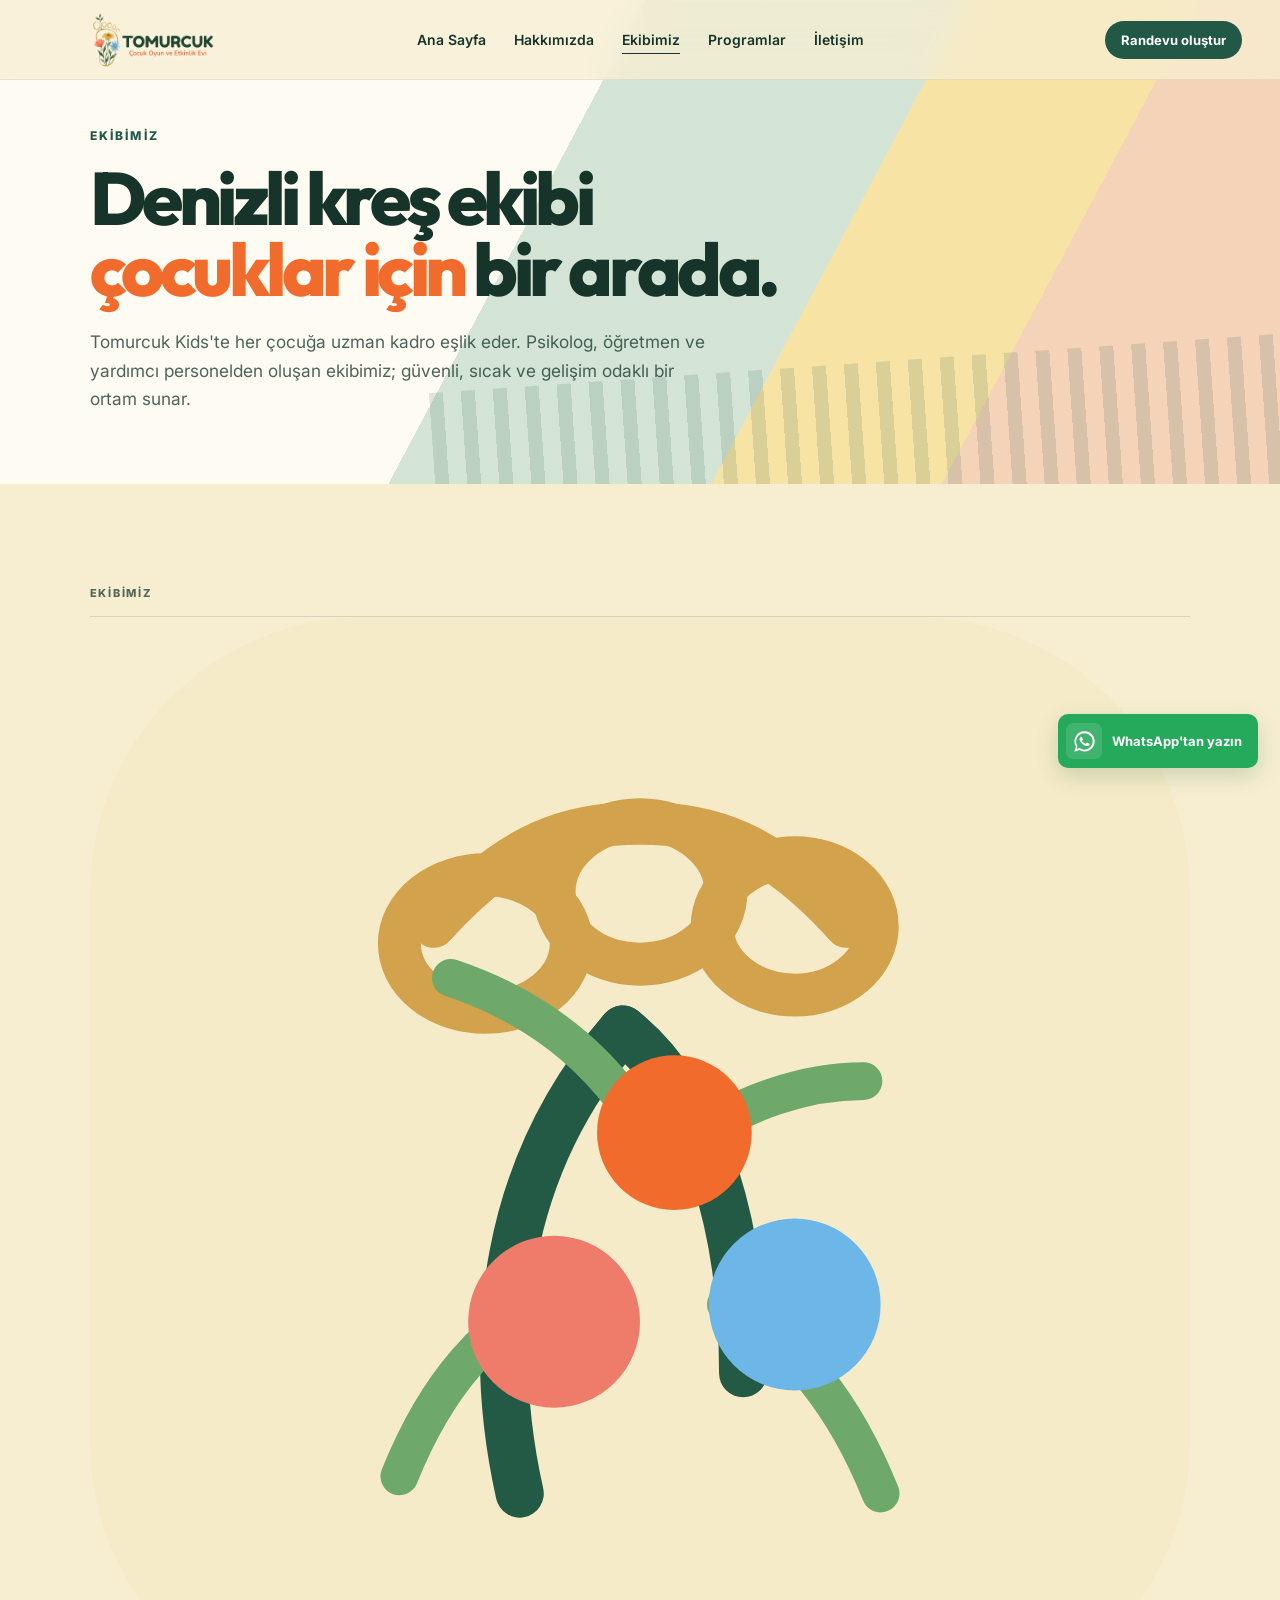
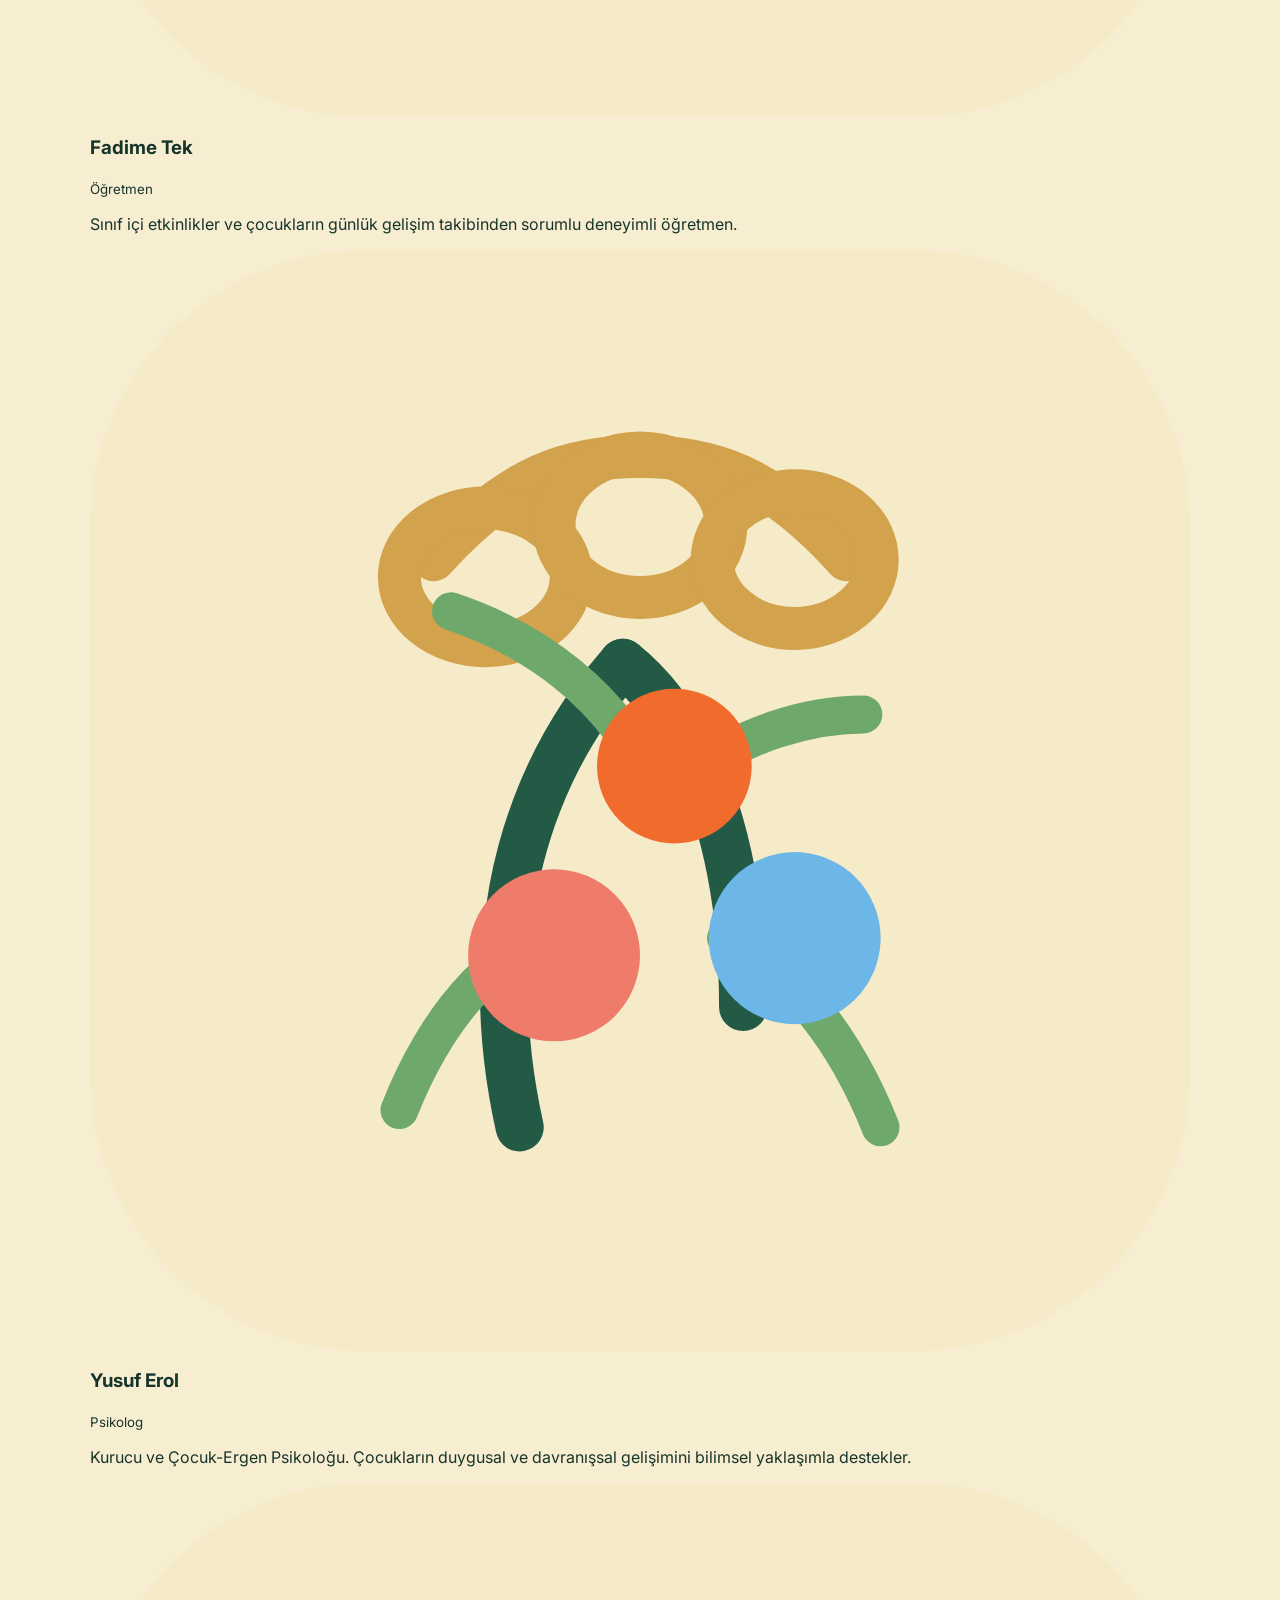
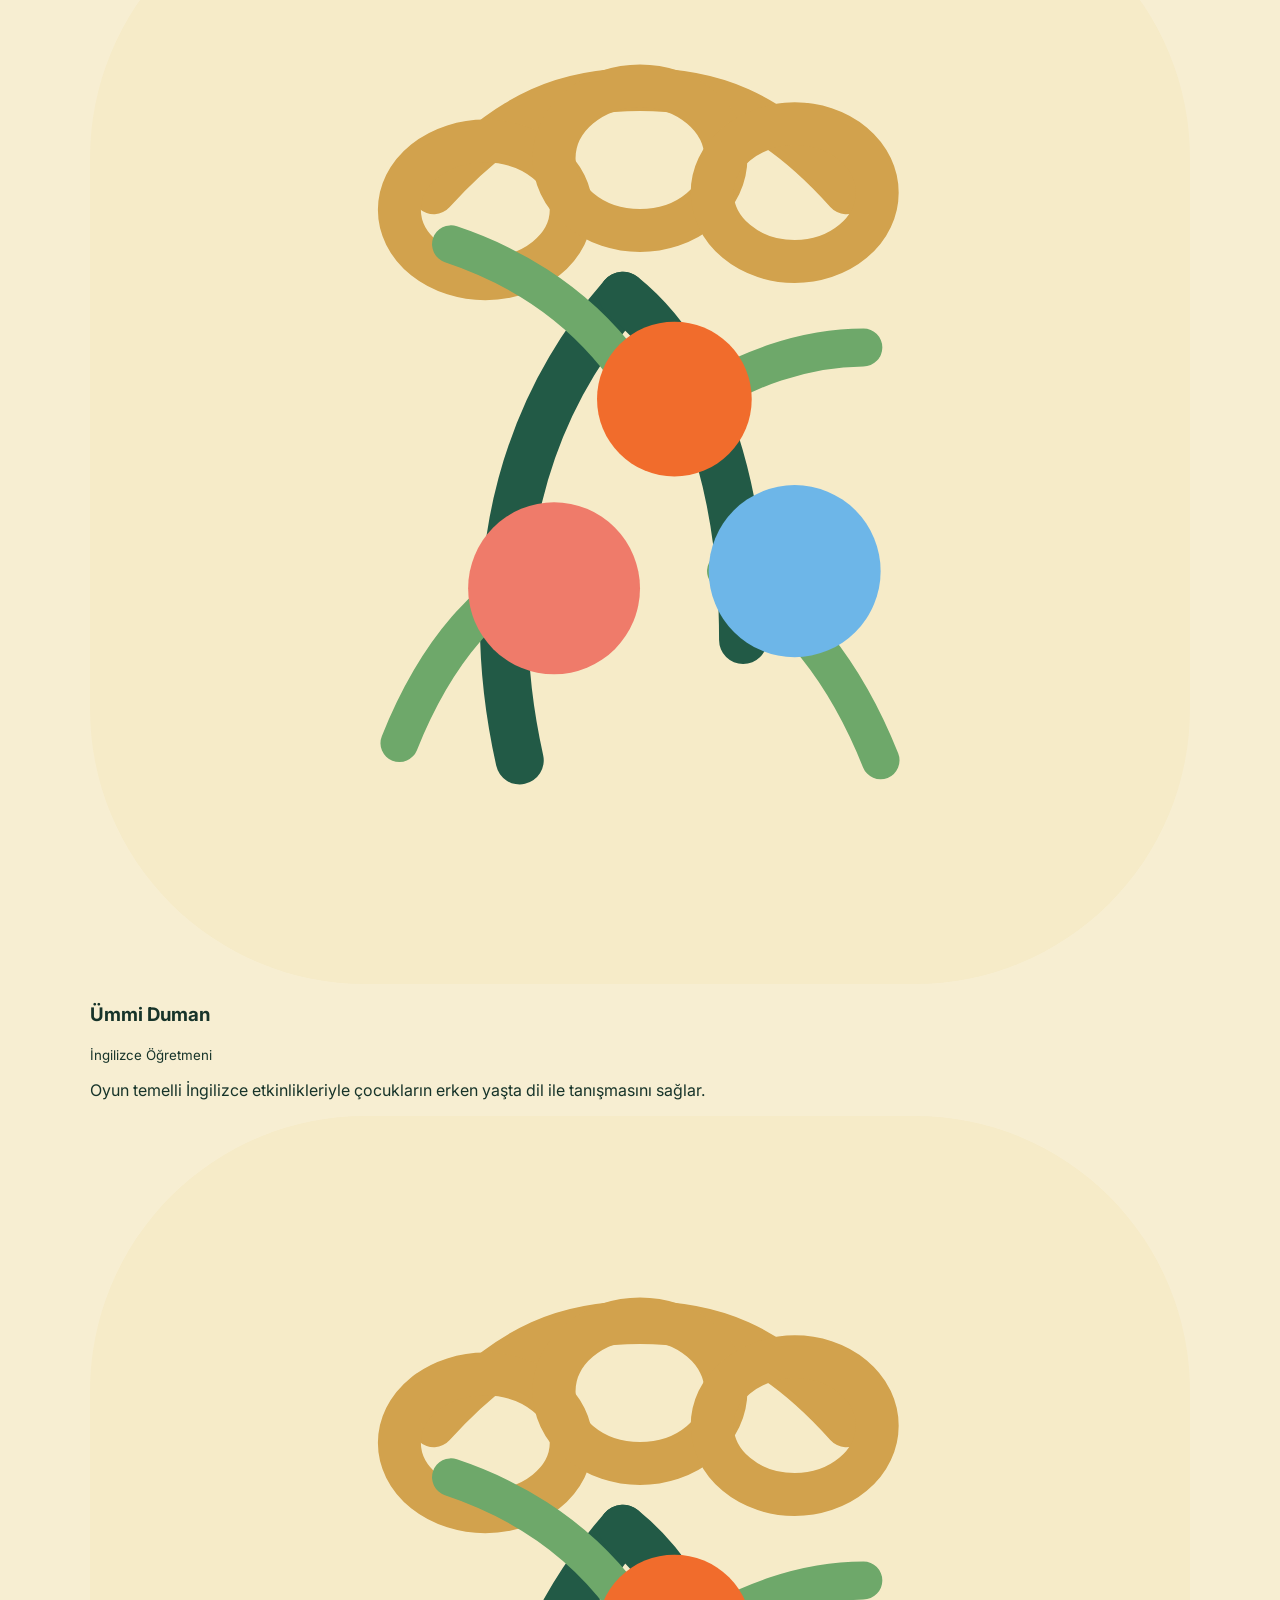
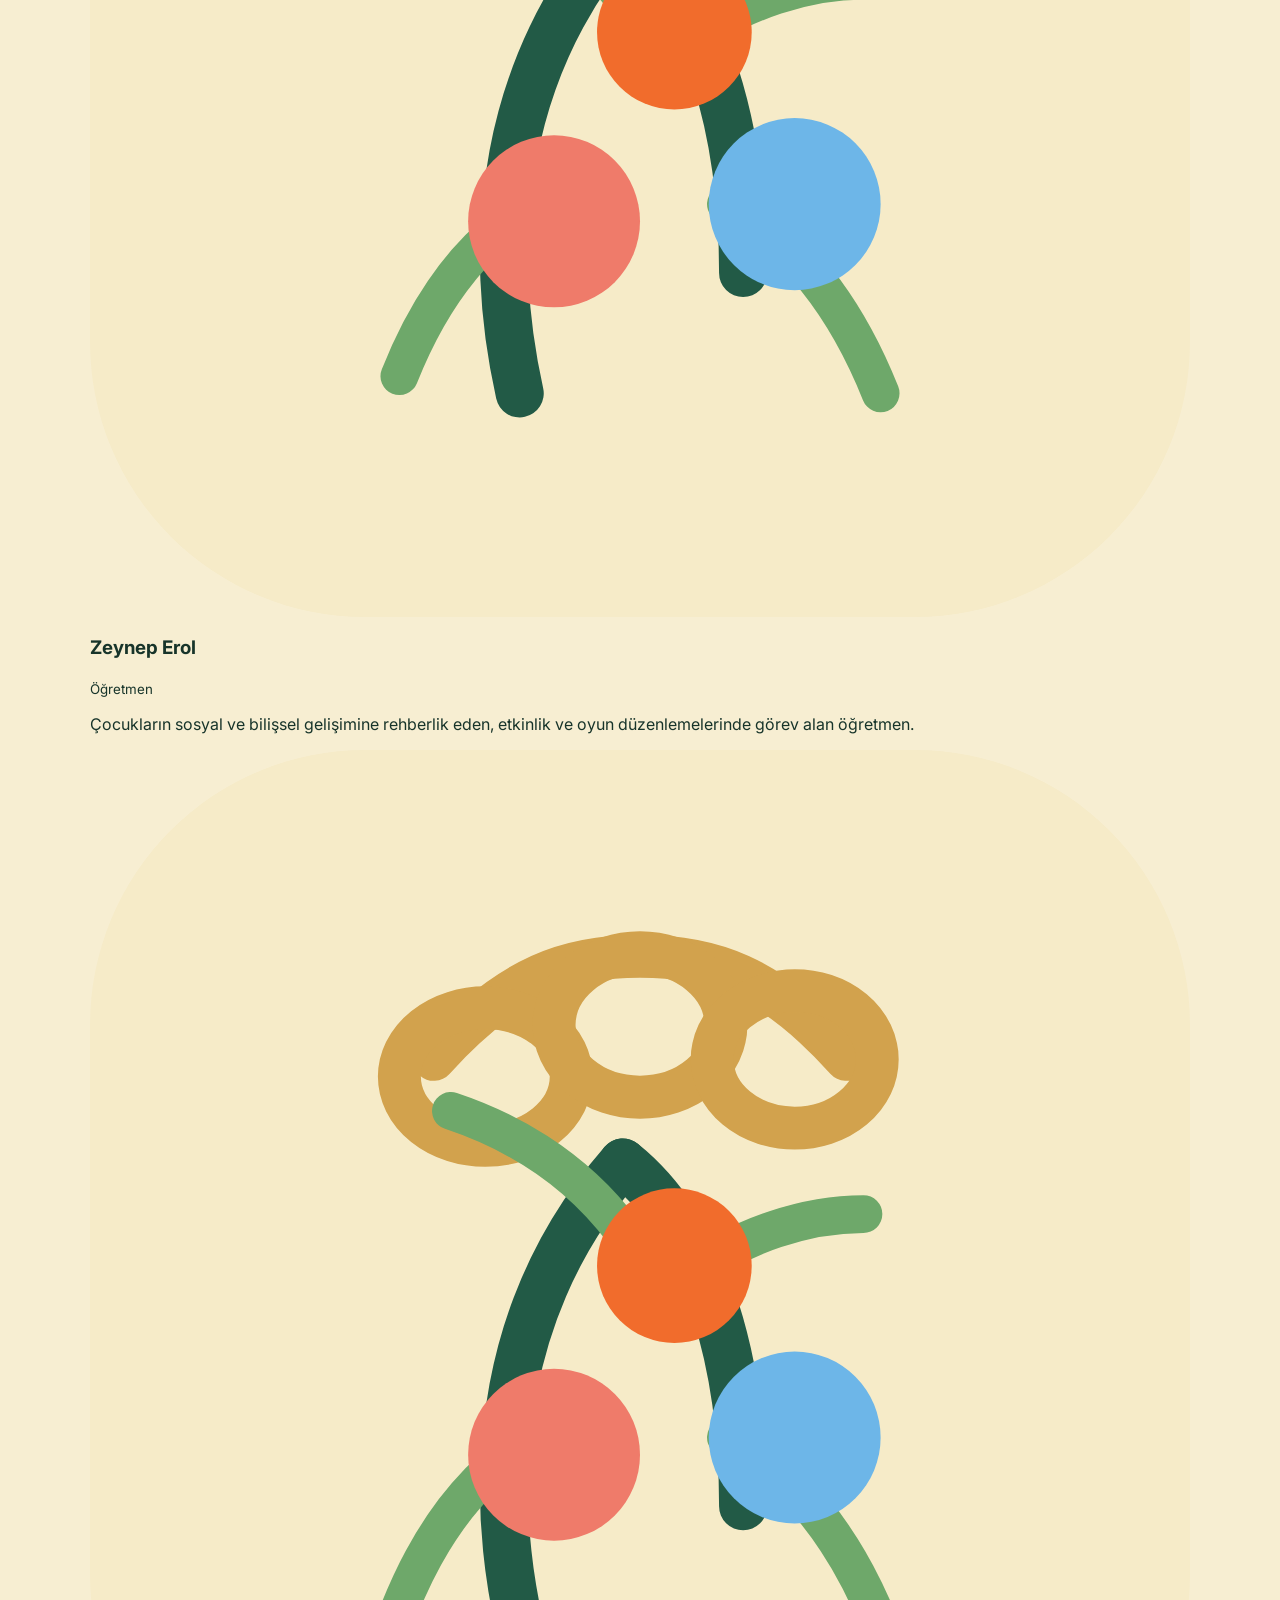
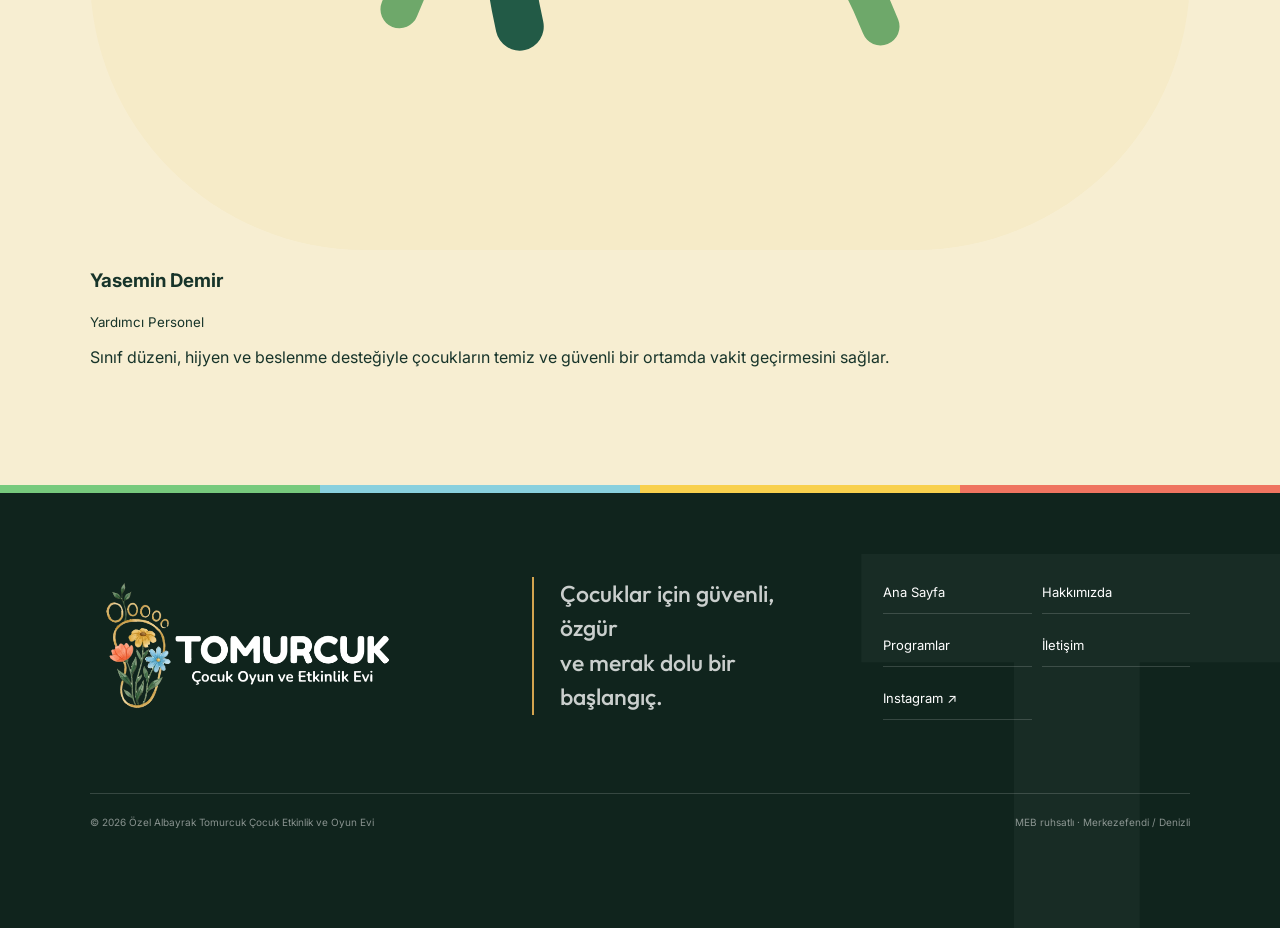
==== ekibimiz.html @ 06649889 "public/ klasörü, favicon, ekibimiz sayfası, WhatsApp güncelleme, SEO iyileştirmeleri - public/ klasö" ====
<!doctype html>
<html lang="tr">
<head>
  <meta charset="UTF-8">
  <meta name="viewport" content="width=device-width, initial-scale=1.0">
  <title>Ekibimiz | Denizli Kreş Tomurcuk Kids</title>
  <meta name="description" content="Tomurcuk Kids ekibi: Psikolog Yusuf Erol, Öğretmen Fadime Tek, İngilizce Öğretmeni Ümmi Duman, Öğretmen Zeynep Erol ve Yardımcı Personel Yasemin Demir.">
  <meta name="keywords" content="Tomurcuk Kids ekibi, Denizli kreş öğretmenleri, Yusuf Erol, çocuk psikoloğu">
  <meta name="robots" content="index, follow">
  <link rel="canonical" href="https://tomurcukkids.com/ekibimiz.html">
  <meta property="og:title" content="Ekibimiz | Tomurcuk Kids Denizli Kreş">
  <meta property="og:description" content="Tomurcuk Kids'te çocuklarınıza uzman kadro eşlik ediyor.">
  <meta property="og:locale" content="tr_TR">
  <link rel="icon" type="image/png" sizes="512x512" href="public/favicon.png">
  <link rel="apple-touch-icon" href="public/apple-touch-icon.png">
  <link rel="preconnect" href="https://fonts.googleapis.com">
  <link rel="preconnect" href="https://fonts.gstatic.com" crossorigin>
  <link href="https://fonts.googleapis.com/css2?family=Inter:wght@400;500;600;700;800&family=Outfit:wght@400;500;600;700;800&display=swap" rel="stylesheet">
  <link rel="stylesheet" href="css/style.css">
</head>
<body data-page="team">
  <div class="preloader" id="preloader"><div class="preloader-card"><img src="assets/logo-yatay.png" alt="Tomurcuk Kids"><div class="preloader-bar"><span></span></div></div></div>

  <header class="site-header" id="header">
    <a class="brand" href="index.html"><img src="assets/logo-yatay.png" alt="Tomurcuk Kids"></a>
    <nav class="desktop-nav" aria-label="Ana menü"><a href="index.html">Ana Sayfa</a><a href="hakkimizda.html">Hakkımızda</a><a class="active" href="ekibimiz.html">Ekibimiz</a><a href="programlar.html">Programlar</a><a href="iletisim.html">İletişim</a></nav>
    <a class="header-cta" href="https://wa.me/905078036339?text=Merhaba%2C%20Tomurcuk%20Kids%20hakk%C4%B1nda%20bilgi%20almak%20istiyorum." target="_blank" rel="noopener">Randevu oluştur</a>
  </header>

  <main>
    <section class="page-hero">
      <div class="page-title-wrap">
        <p class="eyebrow">Ekibimiz</p>
        <h1 class="page-title">Denizli kreş ekibi<br><span class="accent">çocuklar için</span> bir arada.</h1>
        <p class="hero-lead">Tomurcuk Kids'te her çocuğa uzman kadro eşlik eder. Psikolog, öğretmen ve yardımcı personelden oluşan ekibimiz; güvenli, sıcak ve gelişim odaklı bir ortam sunar.</p>
      </div>
    </section>

    <section class="section">
      <div class="section-index">EKİBİMİZ</div>
      <div class="team-grid">
        <article class="team-card reveal">
          <div class="team-avatar"><img src="assets/logo-t.svg" alt=""></div>
          <h3>Fadime Tek</h3>
          <small>Öğretmen</small>
          <p>Sınıf içi etkinlikler ve çocukların günlük gelişim takibinden sorumlu deneyimli öğretmen.</p>
        </article>
        <article class="team-card reveal">
          <div class="team-avatar"><img src="assets/logo-t.svg" alt=""></div>
          <h3>Yusuf Erol</h3>
          <small>Psikolog</small>
          <p>Kurucu ve Çocuk-Ergen Psikoloğu. Çocukların duygusal ve davranışsal gelişimini bilimsel yaklaşımla destekler.</p>
        </article>
        <article class="team-card reveal">
          <div class="team-avatar"><img src="assets/logo-t.svg" alt=""></div>
          <h3>Ümmi Duman</h3>
          <small>İngilizce Öğretmeni</small>
          <p>Oyun temelli İngilizce etkinlikleriyle çocukların erken yaşta dil ile tanışmasını sağlar.</p>
        </article>
        <article class="team-card reveal">
          <div class="team-avatar"><img src="assets/logo-t.svg" alt=""></div>
          <h3>Zeynep Erol</h3>
          <small>Öğretmen</small>
          <p>Çocukların sosyal ve bilişsel gelişimine rehberlik eden, etkinlik ve oyun düzenlemelerinde görev alan öğretmen.</p>
        </article>
        <article class="team-card reveal">
          <div class="team-avatar"><img src="assets/logo-t.svg" alt=""></div>
          <h3>Yasemin Demir</h3>
          <small>Yardımcı Personel</small>
          <p>Sınıf düzeni, hijyen ve beslenme desteğiyle çocukların temiz ve güvenli bir ortamda vakit geçirmesini sağlar.</p>
        </article>
      </div>
    </section>
  </main>

  <footer>
    <div class="footer-main">
      <a class="brand footer-brand" href="index.html"><img src="assets/logo-yatay-koyu-zemin.png" alt="Tomurcuk Kids"></a>
      <p>Çocuklar için güvenli, özgür<br>ve merak dolu bir başlangıç.</p>
      <div class="footer-links"><a href="index.html">Ana Sayfa</a><a href="hakkimizda.html">Hakkımızda</a><a href="programlar.html">Programlar</a><a href="iletisim.html">İletişim</a><a href="https://instagram.com/tomurcuk.kids" target="_blank" rel="noopener">Instagram ↗</a></div>
    </div>
    <div class="footer-bottom"><span>© 2026 Özel Albayrak Tomurcuk Çocuk Etkinlik ve Oyun Evi</span><span>MEB ruhsatlı · Merkezefendi / Denizli</span></div>
  </footer>

  <a class="floating-whatsapp" href="https://wa.me/905078036339?text=Merhaba%2C%20Tomurcuk%20Kids%20hakk%C4%B1nda%20bilgi%20almak%20istiyorum." target="_blank" rel="noopener" aria-label="Tomurcuk Kids'e WhatsApp'tan yazın"><span class="whatsapp-icon" aria-hidden="true"><img src="assets/whatsapp.svg" alt=""></span><span class="whatsapp-label"><strong>WhatsApp'tan yazın</strong></span></a>
  <nav class="bottom-nav" aria-label="Mobil alt menü"><a href="index.html" data-nav="home">Ana Sayfa</a><a href="hakkimizda.html" data-nav="about">Hakkımızda</a><a class="active" href="ekibimiz.html" data-nav="team">Ekibimiz</a><a href="programlar.html" data-nav="programs">Programlar</a><a href="iletisim.html" data-nav="contact">İletişim</a></nav>
  <script src="js/main.js"></script>
</body>
</html>
---- css/style.css ----
:root {
  --ink: #17342a;
  --paper: #f7eed2;
  --paper-soft: #fffaf0;
  --white: #fffdf8;
  --forest: #215846;
  --leaf: #6ea86a;
  --gold: #d3a44f;
  --orange: #f16c2c;
  --sky: #6eb6e8;
  --coral: #ef7b6a;
  --lilac: #c7b2e8;
  --line: rgba(23, 52, 42, 0.14);
  --shadow: 0 18px 48px rgba(23, 52, 42, 0.1);
  --sans: "Inter", sans-serif;
  --display: "Outfit", sans-serif;
}

* { box-sizing: border-box; }
html { scroll-behavior: smooth; scroll-padding-top: 80px; }
body { margin: 0; color: var(--ink); background: var(--paper); font-family: var(--sans); -webkit-font-smoothing: antialiased; overflow-x: hidden; }
a { color: inherit; text-decoration: none; }
img { display: block; max-width: 100%; }
button { color: inherit; font: inherit; }
main { display: block; }

.skip-link { position: fixed; z-index: 9999; top: 8px; left: 8px; padding: 10px 14px; background: var(--white); transform: translateY(-150%); }
.skip-link:focus { transform: translateY(0); }

.preloader { position: fixed; inset: 0; z-index: 9998; display: grid; place-items: center; background: linear-gradient(135deg, rgba(247,238,210,.98), rgba(255,250,240,.98)); transition: opacity .45s ease, visibility .45s ease; overflow: hidden; }
.preloader::before { content: ""; position: absolute; width: 42vw; max-width: 520px; aspect-ratio: 1; border: 2px dashed rgba(110,168,106,.42); border-radius: 38% 62% 48% 52%; animation: preloader-spin 8s linear infinite; }
.preloader::after { content: ""; position: absolute; inset: 10%; background: repeating-linear-gradient(115deg, transparent 0 34px, rgba(211,164,79,.09) 35px 36px, transparent 37px 68px); opacity: .85; animation: preloader-drift 5s ease-in-out infinite alternate; }
.preloader.hidden { opacity: 0; visibility: hidden; pointer-events: none; }
.preloader-card { position: relative; z-index: 1; display: grid; place-items: center; gap: 18px; padding: 30px 34px; text-align: center; animation: preloader-float 1.9s ease-in-out infinite; }
.preloader-card img { width: 280px; max-width: 74vw; height: auto; filter: drop-shadow(0 18px 28px rgba(23,52,42,.14)); }
.preloader-bar { width: 150px; height: 3px; border-radius: 999px; overflow: hidden; background: rgba(23,52,42,.12); }
.preloader-bar span { display: block; width: 40%; height: 100%; border-radius: inherit; background: linear-gradient(90deg, var(--leaf), var(--gold), var(--orange)); animation: loadbar 1.3s ease-in-out infinite; }

.site-header { height: 80px; padding: 0 3vw; position: fixed; inset: 0 0 auto; z-index: 100; display: grid; grid-template-columns: 1fr auto 1fr; align-items: center; color: var(--ink); background: rgba(247, 238, 210, .75); backdrop-filter: blur(14px); border-bottom: 1px solid rgba(23,52,42,.08); }
body[data-page="home"] .site-header { color: var(--ink); background: rgba(247,238,210,.9); border-bottom-color: rgba(23,52,42,.1); }
body[data-page="home"] .site-header.scrolled { color: var(--ink); background: rgba(255,253,247,.94); border-color: rgba(23,52,42,.12); }
.site-header.scrolled { height: 68px; inset: 12px 2.2vw auto; padding: 0 18px; background: rgba(255,253,247,.94); border: 1px solid rgba(23,52,42,.12); border-radius: 10px; box-shadow: 0 10px 28px rgba(23,52,42,.08); }
.brand { display: inline-flex; align-items: center; width: max-content; padding: 0; background: transparent; border-radius: 0; }
.brand img { width: 230px; height: auto; max-height: 64px; border-radius: 0; object-fit: contain; filter: drop-shadow(0 2px 2px rgba(255,253,247,.35)); }
.desktop-nav { display: flex; align-items: center; gap: 28px; font-size: 14px; font-weight: 600; justify-content: center; }
.desktop-nav a { position: relative; }
.desktop-nav a::after { content: ""; position: absolute; left: 0; right: 100%; bottom: -6px; height: 1px; background: currentColor; transition: right .25s; }
.desktop-nav a:hover::after, .desktop-nav a.active::after { right: 0; }
.header-cta { justify-self: end; padding: 11px 16px; color: white; background: var(--forest); border-radius: 999px; font-size: 13px; font-weight: 700; transition: transform .2s, background .2s; }
.header-cta:hover { background: #1b4738; transform: translateY(-1px); }

.page-hero { position: relative; isolation: isolate; padding: 128px 7vw 70px; overflow: hidden; }
.page-hero::before { content: ""; position: absolute; inset: 0; z-index: -2; background: linear-gradient(118deg, rgba(255,253,248,.86) 0 42%, rgba(137,208,222,.32) 42% 63%, rgba(247,207,77,.34) 63% 78%, rgba(239,116,96,.22) 78%); }
.page-hero::after { content: ""; position: absolute; inset: auto -8vw -86px 34vw; z-index: -1; height: 210px; background: repeating-linear-gradient(90deg, rgba(33,88,70,.22) 0 14px, transparent 14px 32px); transform: rotate(-4deg); opacity: .64; }
body[data-page="home"] .page-hero { min-height: 920px; padding: 0 7vw; position: relative; display: flex; align-items: center; color: white; overflow: hidden; background: #10241d; }
body[data-page="home"] .page-hero::before { content: ""; position: absolute; inset: 0; z-index: 0; background: url("../assets/tomurcuk-hero.png") center/cover no-repeat; opacity: .92; }
body[data-page="home"] .page-hero::after { content: ""; position: absolute; inset: 0; z-index: 1; height: auto; transform: none; opacity: 1; background: linear-gradient(90deg, rgba(12,30,22,.84) 0%, rgba(12,30,22,.58) 38%, rgba(12,30,22,.08) 74%), linear-gradient(0deg, rgba(12,30,22,.56), transparent 46%); }
body[data-page="about"] .page-hero { min-height: 640px; display: flex; align-items: center; color: white; background: #d85a2a; }
body[data-page="about"] .page-hero::before { z-index: -2; background: linear-gradient(90deg, rgba(180,60,20,.96) 0 44%, rgba(180,60,20,.68) 68%, rgba(180,60,20,.5)), url("../assets/tomurcuk-hero.png") 72% center/cover no-repeat; }
body[data-page="about"] .page-hero::after { z-index: -1; inset: auto 0 0; height: 22px; transform: none; opacity: 1; background: linear-gradient(90deg, #f16c2c 0 25%, #ef7b6a 25% 50%, #d3a44f 50% 75%, #f8d04d 75%); }
body[data-page="about"] .page-title-wrap { max-width: 920px; }
body[data-page="about"] .page-title { max-width: 900px; text-wrap: balance; }
body[data-page="about"] .page-title .accent { color: #f8d04d; }
body[data-page="about"] .page-hero .eyebrow,
body[data-page="about"] .page-hero .hero-lead { color: rgba(255,255,255,.84); }
body[data-page="about"] main > .section:first-of-type { background: linear-gradient(125deg, rgba(241,108,44,.16), transparent 38%), linear-gradient(305deg, rgba(239,123,106,.18), transparent 42%), var(--paper); }
body[data-page="about"] .principles div:nth-child(1) { background: rgba(241,108,44,.22); }
body[data-page="about"] .principles div:nth-child(2) { background: rgba(239,123,106,.24); }
body[data-page="about"] .principles div:nth-child(3) { background: rgba(248,208,77,.26); }
.hero-grid { display: grid; grid-template-columns: 1.05fr .95fr; gap: 6vw; align-items: center; }
.page-title-wrap { position: relative; z-index: 1; }
body[data-page="home"] .hero-grid { position: static; z-index: 2; display: block; width: min(780px, 88vw); }
body[data-page="home"] .hero-copy { position: static; }
body[data-page="home"] .hero-copy > :not(.hero-facts) { position: relative; z-index: 2; }
.eyebrow { margin: 0 0 20px; font-size: 12px; font-weight: 800; letter-spacing: .18em; text-transform: uppercase; color: var(--forest); }
body[data-page="home"] .eyebrow { color: rgba(255,255,255,.88); }
.page-hero h1, .page-title { margin: 0; font: 800 clamp(48px, 5.8vw, 92px)/.95 var(--display); letter-spacing: -.06em; }
.page-hero h1 .accent, .page-title .accent { color: var(--orange); }
body[data-page="home"] .page-hero h1 { font-size: clamp(58px, 6.7vw, 104px); line-height: .92; color: white; }
body[data-page="home"] .page-hero h1 .accent { color: #f7cf4d; }
.hero-lead { max-width: 620px; margin: 24px 0 0; font-size: clamp(17px, 1.35vw, 20px); line-height: 1.65; color: rgba(23,52,42,.76); }
body[data-page="home"] .hero-lead { color: rgba(255,255,255,.86); }
.hero-actions { margin-top: 28px; display: flex; align-items: center; gap: 18px; flex-wrap: wrap; }
.button { min-height: 50px; display: inline-flex; align-items: center; justify-content: center; gap: 12px; padding: 0 18px; border: 1px solid transparent; border-radius: 999px; font-weight: 700; font-size: 14px; transition: transform .2s, background .2s, color .2s, border-color .2s; }
.button:hover { transform: translateY(-2px); }
.button-sun { color: var(--ink); background: var(--gold); }
.button-dark { color: var(--white); background: var(--forest); }
.button-outline { border-color: var(--line); background: rgba(255,255,255,.45); }
.text-link { padding: 12px 0; border-bottom: 1px solid rgba(23,52,42,.28); font-size: 14px; font-weight: 700; }
.text-link span { margin-left: 16px; }

.hero-facts { display: grid; grid-template-columns: repeat(3, 1fr); gap: 14px; margin-top: 32px; }
body[data-page="home"] .hero-facts { position: absolute; z-index: 4; left: 7vw; right: 7vw; bottom: 0; width: auto; grid-template-columns: repeat(4, 1fr); gap: 0; margin: 0; color: var(--ink); box-shadow: 0 -14px 40px rgba(10,25,17,.15); }
.hero-facts div { padding: 18px 16px; background: rgba(255,253,247,.72); border: 1px solid rgba(23,52,42,.1); box-shadow: 0 8px 24px rgba(23,52,42,.04); }
body[data-page="home"] .hero-facts div { min-height: 92px; display: flex; flex-direction: column; justify-content: center; border: 0; box-shadow: none; }
body[data-page="home"] .hero-facts div:nth-child(1) { background: #77ca7d; }
body[data-page="home"] .hero-facts div:nth-child(2) { background: #89d0de; }
body[data-page="home"] .hero-facts div:nth-child(3) { background: #f8d04d; }
body[data-page="home"] .hero-facts div:nth-child(4) { background: #ef7460; }
.hero-facts strong, .hero-facts span { display: block; }
.hero-facts strong { margin-bottom: 8px; font: 700 16px var(--display); }
.hero-facts span { font-size: 12px; color: rgba(23,52,42,.68); line-height: 1.4; }

.hero-visual { display: flex; justify-content: flex-end; }
body[data-page="home"] .hero-visual { display: none; }
.hero-photo-card { position: relative; width: min(100%, 630px); padding: 14px; background: linear-gradient(135deg, rgba(255,255,255,.9), rgba(255,255,255,.56)); border: 1px solid rgba(23,52,42,.1); box-shadow: var(--shadow); }
.hero-photo { width: 100%; height: 600px; object-fit: cover; }
.hero-photo-badge { position: absolute; left: 32px; bottom: 32px; max-width: 300px; padding: 16px 18px 15px; background: rgba(255,253,247,.95); color: var(--ink); border-left: 4px solid var(--orange); box-shadow: 0 12px 34px rgba(23,52,42,.16); }
.hero-photo-badge span { display: block; font-size: 11px; letter-spacing: .12em; text-transform: uppercase; color: var(--forest); font-weight: 800; }
.hero-photo-badge strong { display: block; margin-top: 8px; font: 700 16px/1.35 var(--display); }

.section { padding: 102px 7vw; }
.section-index { padding-bottom: 16px; border-bottom: 1px solid var(--line); font-size: 11px; font-weight: 800; letter-spacing: .16em; color: rgba(23,52,42,.72); }
.section-title { margin: 0; font: 800 clamp(40px, 4vw, 66px)/1 var(--display); letter-spacing: -.05em; }
.intro-grid { display: grid; grid-template-columns: .92fr 1.08fr; gap: 8vw; margin-top: 70px; }
.display { margin: 0; font: 800 clamp(50px, 6vw, 92px)/.95 var(--display); letter-spacing: -.06em; }
.display em { color: var(--orange); font-style: normal; }
.large-copy { max-width: 720px; margin: 0 0 60px; font: 500 clamp(24px, 2.7vw, 38px)/1.3 var(--display); letter-spacing: -.03em; }
.principles { display: grid; grid-template-columns: repeat(3, 1fr); gap: 18px; }
.principles div { padding: 18px 18px 20px; background: rgba(255,253,247,.68); border: 1px solid rgba(23,52,42,.1); }
.principles span { font-size: 11px; color: rgba(23,52,42,.52); }
.principles h3 { margin: 18px 0 10px; font: 700 18px var(--display); }
.principles p { margin: 0; color: rgba(23,52,42,.72); font-size: 14px; line-height: 1.65; }

.marquee { padding: 18px 0; color: var(--white); background: var(--forest); overflow: hidden; white-space: nowrap; font: 800 15px var(--display); letter-spacing: .08em; }
.marquee div { width: max-content; animation: marquee 26s linear infinite; }
.marquee i { padding: 0 28px; color: var(--gold); font-style: normal; }

.cards-band { display: grid; grid-template-columns: repeat(3, 1fr); gap: 18px; margin-top: 44px; }
.info-card { padding: 24px; background: rgba(255,253,247,.76); border: 1px solid rgba(23,52,42,.1); box-shadow: 0 10px 24px rgba(23,52,42,.04); }
.info-card small { display: block; margin-bottom: 14px; font-size: 11px; letter-spacing: .12em; text-transform: uppercase; color: rgba(23,52,42,.56); }
.info-card h3 { margin: 0 0 10px; font: 800 21px var(--display); }
.info-card p { margin: 0; color: rgba(23,52,42,.72); line-height: 1.7; font-size: 14px; }

.programs { background: rgba(255,253,247,.58); }
.program-heading { display: grid; grid-template-columns: 1fr .8fr; align-items: end; gap: 12vw; margin: 64px 0 72px; }
.program-heading h2 { margin: 0; font: 800 clamp(48px, 5.4vw, 92px)/.95 var(--display); letter-spacing: -.06em; }
.program-heading p { max-width: 520px; margin: 0; font-size: 18px; line-height: 1.7; color: rgba(23,52,42,.72); }
.program-list { border-top: 1px solid rgba(23,52,42,.14); }
.program-row { position: relative; min-height: 190px; display: grid; grid-template-columns: 54px 1.1fr 1fr 190px 48px; gap: 30px; align-items: center; border-bottom: 1px solid rgba(23,52,42,.14); }
.program-row::before { content: ""; position: absolute; inset: 0; opacity: 0; transform: scaleY(0); transform-origin: bottom; transition: opacity .3s, transform .35s; }
.program-row:hover::before { opacity: .85; transform: scaleY(1); }
.program-row { transition: transform .28s ease, box-shadow .28s ease, padding-inline .28s ease; }
.program-row:hover { transform: translateX(10px); box-shadow: -10px 0 0 rgba(23,52,42,.12); padding-inline: 18px; }
.program-row[data-color="red"]::before { background: var(--coral); }.program-row[data-color="blue"]::before { background: var(--sky); }.program-row[data-color="yellow"]::before { background: var(--gold); }.program-row[data-color="green"]::before { background: var(--leaf); }.program-row[data-color="lilac"]::before { background: var(--lilac); }
.program-row > * { position: relative; z-index: 1; }
.program-number, .program-kicker { font-size: 11px; letter-spacing: .08em; color: rgba(23,52,42,.52); }
.program-row:hover, .program-row:hover .program-number, .program-row:hover .program-kicker, .program-row:hover .program-description, .program-row:hover .program-meta span { color: var(--ink); }
.program-row h3 { margin: 9px 0 0; font: 800 clamp(26px, 2.4vw, 36px)/1.05 var(--display); letter-spacing: -.04em; }
.program-description { margin: 0; max-width: 470px; color: rgba(23,52,42,.7); font-size: 14px; line-height: 1.65; }
.program-meta strong, .program-meta span { display: block; }
.program-meta strong { font-size: 14px; }.program-meta span { margin-top: 8px; font-size: 11px; color: rgba(23,52,42,.52); }
.round-link { width: 46px; height: 46px; display: grid; place-items: center; border: 1px solid currentColor; border-radius: 50%; font-size: 18px; }
.program-row:hover .round-link { background: var(--ink); color: white; border-color: var(--ink); }

.founder { position: relative; min-height: 700px; display: grid; grid-template-columns: 1.4fr .6fr; align-items: center; gap: 10vw; color: white; background: linear-gradient(135deg, var(--forest), #1b4739); overflow: hidden; }
.founder-mark { position: absolute; left: 1vw; top: -170px; font: 700 570px/.9 Georgia, serif; color: rgba(255,255,255,.09); }
.founder-copy, .trust-panel { position: relative; }
.quote { margin: 0; max-width: 900px; font: 500 clamp(38px, 4.2vw, 68px)/1.12 var(--display); letter-spacing: -.05em; }
.signature { display: flex; align-items: center; gap: 16px; margin-top: 48px; }
.signature > span { width: 54px; height: 54px; display: grid; place-items: center; border: 1px solid rgba(255,255,255,.55); border-radius: 50%; font-weight: 700; }
.signature strong, .signature small { display: block; }.signature small { margin-top: 5px; color: rgba(255,255,255,.68); }
.trust-panel { align-self: end; margin-bottom: 10px; padding: 30px; border: 1px solid rgba(255,255,255,.22); background: rgba(255,255,255,.08); }
.trust-panel > p { margin: 0 0 28px; font-size: 11px; letter-spacing: .12em; text-transform: uppercase; }
.trust-panel ul { margin: 0; padding: 0; list-style: none; }
.trust-panel li { padding: 15px 0; border-top: 1px solid rgba(255,255,255,.18); font-size: 14px; }

.visit { display: grid; grid-template-columns: 1.1fr .9fr; gap: 10vw; align-items: center; }
.visit-heading h2 { margin: 0; font: 800 clamp(48px, 5vw, 78px)/1 var(--display); letter-spacing: -.06em; }
.visit-heading > p:not(.eyebrow):not(.price-note) { max-width: 590px; margin: 28px 0; color: rgba(23,52,42,.72); font-size: 18px; line-height: 1.7; }
.visit-actions { display: flex; gap: 12px; margin: 36px 0 20px; flex-wrap: wrap; }
.price-note { font-size: 12px; color: rgba(23,52,42,.62); }
.visit-card { display: grid; grid-template-columns: .8fr 1.2fr; color: white; background: var(--forest); box-shadow: 22px 22px 0 var(--gold); }
.visit-card-top { padding: 34px 26px; background: var(--orange); }
.visit-card-top span, .visit-card-top strong, .visit-card-top small { display: block; }
.visit-card-top span, .visit-card-body span { font-size: 10px; letter-spacing: .13em; }
.visit-card-top strong { margin-top: 60px; font: 800 25px/1.25 var(--display); }
.visit-card-top small { margin-top: 12px; color: rgba(255,255,255,.76); line-height: 1.4; }
.visit-card-body { padding: 34px; }
.visit-card-body div { padding-bottom: 22px; margin-bottom: 22px; border-bottom: 1px solid rgba(255,255,255,.18); }
.visit-card-body p { margin: 10px 0 0; color: rgba(255,255,255,.78); font-size: 13px; line-height: 1.65; }
.map-link { display: flex; justify-content: space-between; font-size: 13px; font-weight: 700; }

.details { display: grid; grid-template-columns: repeat(3, 1fr); border-top: 1px solid var(--line); border-bottom: 1px solid var(--line); background: rgba(255,253,247,.7); }
.details > div { min-height: 210px; padding: 42px 7vw; border-right: 1px solid var(--line); }
.details > div:last-child { border: 0; }
.details span { display: block; margin-bottom: 32px; font-size: 11px; letter-spacing: .12em; text-transform: uppercase; }
.details strong { font: 800 28px var(--display); }
.details p { margin: 12px 0 0; color: rgba(23,52,42,.72); font-size: 13px; line-height: 1.6; }

footer { position: relative; isolation: isolate; padding: 86px 7vw 100px; color: white; background: #10241d; overflow: hidden; }
footer::before { content: ""; position: absolute; inset: 0 0 auto; height: 8px; background: linear-gradient(90deg, #77ca7d 0 25%, #89d0de 25% 50%, #f8d04d 50% 75%, #ef7460 75%); }
footer::after { content: "T"; position: absolute; z-index: -1; right: -2vw; bottom: -17vw; color: rgba(255,255,255,.035); font: 800 min(55vw, 720px)/1 var(--display); }
.footer-main { display: grid; grid-template-columns: 1.15fr .85fr 1fr; align-items: center; gap: 7vw; padding-bottom: 72px; }
.footer-brand { background: transparent; }.footer-brand img { width: min(100%, 410px); max-height: 150px; object-fit: contain; object-position: left center; filter: none; }.footer-main > p { margin: 0; padding-left: 26px; border-left: 2px solid var(--gold); font: 500 23px/1.5 var(--display); color: rgba(255,255,255,.78); }
.footer-links { display: grid; grid-template-columns: 1fr 1fr; gap: 10px; font-size: 13px; }
.footer-links a { padding: 13px 0; border-bottom: 1px solid rgba(255,255,255,.16); transition: color .2s, padding-left .2s, border-color .2s; }
.footer-links a:hover { padding-left: 8px; color: #f8d04d; border-color: #f8d04d; }
.footer-bottom { display: flex; justify-content: space-between; padding-top: 22px; border-top: 1px solid rgba(255,255,255,.16); color: rgba(255,255,255,.5); font-size: 10px; }

.floating-whatsapp { position: fixed; z-index: 120; right: 22px; bottom: 22px; min-height: 54px; display: flex; align-items: center; gap: 10px; padding: 7px 16px 7px 8px; color: white; background: #25a95b; border: 0; border-radius: 10px; box-shadow: 0 8px 22px rgba(12,89,47,.18); transition: transform .2s, background .2s; }
body:not(.page-scrolled) .floating-whatsapp { bottom: 132px; }
.floating-whatsapp:hover { background: #1f944e; transform: translateY(-2px); }
.whatsapp-icon { position: relative; z-index: 2; width: 36px; height: 36px; display: grid; place-items: center; border-radius: 7px; background: rgba(255,255,255,.12); }
.whatsapp-icon img { width: 25px; height: 25px; }
.whatsapp-label small,.whatsapp-label strong { display: block; }.whatsapp-label small { margin-bottom: 2px; font-size: 10px; opacity: .76; }.whatsapp-label strong { font-size: 13px; }

.bottom-nav { display: none; }
.reveal { opacity: 0; transform: translateY(28px); transition: opacity .75s ease, transform .75s ease; }
.reveal.visible { opacity: 1; transform: none; }

@keyframes loadbar { 0% { transform: translateX(-110%); } 100% { transform: translateX(260%); } }
@keyframes preloader-spin { to { transform: rotate(360deg); } }
@keyframes preloader-drift { to { transform: translateY(16px); } }
@keyframes preloader-float { 0%,100% { transform: translateY(0) scale(1); } 50% { transform: translateY(-8px) scale(1.015); } }
@keyframes marquee { to { transform: translateX(-50%); } }
@keyframes whatsapp-pulse { 0% { transform: scale(.8); opacity: .8; } 75%,100% { transform: scale(2.2); opacity: 0; } }

@media (max-width: 1100px) {
  .hero-grid,.intro-grid,.program-heading,.founder,.visit { grid-template-columns: 1fr; }
  .hero-visual { justify-content: flex-start; }
  .hero-photo-card { width: 100%; }
  .hero-photo { height: 520px; }
  .program-row { grid-template-columns: 36px 1fr 1fr 50px; padding: 28px 0; }
  .program-description { grid-column: 2 / 4; }
  .program-meta { grid-column: 3; grid-row: 1; }
  .round-link { grid-column: 4; grid-row: 1; }
  .visit-card { max-width: 700px; }
  .footer-main { grid-template-columns: 1fr 1fr; }.footer-links { grid-column: 1 / -1; }
}

@media (max-width: 760px) {
  .site-header { height: 74px; padding: 0 14px; grid-template-columns: auto 1fr auto; gap: 8px; background: rgba(247,238,210,.94); }.site-header.scrolled { height: 62px; inset: 8px 10px auto; }.brand img { width: 166px; max-height: 52px; }.desktop-nav { display: none; }
  .header-cta { display: inline-flex; justify-self: end; min-height: 40px; align-items: center; padding: 0 13px; background: #25a95b; border: 1px solid rgba(255,255,255,.32); box-shadow: 0 10px 26px rgba(37,169,91,.25); font-size: 11px; white-space: nowrap; }
  .menu-button { justify-self: end; display: flex; width: 42px; height: 42px; padding: 0; border: 1px solid currentColor; background: transparent; flex-direction: column; align-items: center; justify-content: center; gap: 7px; }
  .menu-button span { width: 18px; height: 1px; background: currentColor; transition: transform .2s; }.menu-button[aria-expanded="true"] span:first-child { transform: translateY(4px) rotate(45deg); }.menu-button[aria-expanded="true"] span:last-child { transform: translateY(-4px) rotate(-45deg); }
  .mobile-nav { position: fixed; inset: auto 0 0; padding: 8px 12px 12px; background: rgba(255,253,247,.96); border-top: 1px solid var(--line); display: grid; grid-template-columns: repeat(4, 1fr); gap: 8px; z-index: 110; box-shadow: 0 -12px 30px rgba(23,52,42,.08); }
  .mobile-nav a { min-height: 54px; padding: 8px 6px; display: grid; place-items: center; text-align: center; font-size: 11px; line-height: 1.2; border-radius: 12px; background: rgba(23,52,42,.04); color: var(--ink); font-weight: 700; }
  .mobile-nav a:last-child { grid-column: 1 / -1; background: var(--forest); color: white; }
  .mobile-nav:not(.open) { display: grid; }
  .mobile-nav.open { display: grid; }
  .page-hero { padding: 112px 20px 68px; }
  .page-hero::before { background: linear-gradient(136deg, rgba(255,253,248,.94) 0 34%, rgba(119,202,125,.42) 34% 52%, rgba(137,208,222,.44) 52% 72%, rgba(248,208,77,.38) 72%); }
  .page-hero::after { inset: auto -16vw -58px 10vw; height: 150px; opacity: .52; }
  body[data-page="home"] .page-hero { min-height: 790px; padding: 0 20px 140px; align-items: center; }
  body[data-page="home"] .page-hero::before { background-position: 62% center; }
  body[data-page="home"] .hero-grid { width: auto; }
  body[data-page="home"] .page-hero h1 { font-size: clamp(48px, 14vw, 68px); }
  body[data-page="home"] .hero-facts { left: 14px; right: 14px; bottom: 14px; width: auto; grid-template-columns: 1fr 1fr; box-shadow: 0 12px 34px rgba(10,25,17,.25); }
  body[data-page="home"] .hero-facts div { min-height: 74px; padding: 12px; }
  body[data-page="home"] .hero-facts strong { font-size: 12px; }
  body[data-page="home"] .hero-facts span { font-size: 9px; }
  .hero-photo-card { padding: 12px; }.hero-photo { height: 380px; }.hero-photo-badge { left: 16px; right: 16px; bottom: 16px; max-width: none; }
  .hero-lead { margin-top: 20px; font-size: 15px; }.hero-actions { flex-direction: column; align-items: flex-start; gap: 10px; margin-top: 20px; }
  .hero-facts { grid-template-columns: 1fr; margin-top: 24px; }
  .section { padding: 76px 20px; }.display { font-size: 50px; }.section-title { font-size: 34px; }.intro-grid { margin-top: 46px; }.large-copy { font-size: 23px; }.principles { grid-template-columns: 1fr; gap: 14px; }
  .cards-band { grid-template-columns: 1fr; }.info-card h3 { font-size: 20px; }
  .program-heading { margin: 44px 0 40px; }.program-heading h2 { font-size: 46px; }.program-heading p { font-size: 16px; }.program-row { min-height: 0; grid-template-columns: 30px 1fr 44px; gap: 16px; padding: 26px 14px 26px 16px; border: 1px solid rgba(23,52,42,.1); border-radius: 18px; margin-bottom: 14px; background: rgba(255,253,247,.72); overflow: hidden; }.program-row::after { content: ""; position: absolute; left: 0; top: 0; bottom: 0; width: 7px; background: var(--leaf); }.program-row[data-color="red"]::after { background: var(--coral); }.program-row[data-color="blue"]::after { background: var(--sky); }.program-row[data-color="yellow"]::after { background: var(--gold); }.program-row[data-color="green"]::after { background: var(--leaf); }.program-row[data-color="lilac"]::after { background: var(--lilac); }.program-row > div:nth-child(2) { grid-column: 2; }.program-row h3 { font-size: 27px; }.program-description { grid-column: 2 / 4; grid-row: 2; }.program-meta { grid-column: 2 / 4; grid-row: 3; display: flex; align-items: center; gap: 14px; }.program-meta span { margin: 0; }.round-link { grid-column: 3; grid-row: 1; width: 42px; height: 42px; background: var(--ink); color: white; }.program-row:hover { transform: none; padding-inline: 16px 14px; box-shadow: none; }.program-row:hover::before { display: none; }.program-row:hover,.program-row:hover .program-number,.program-row:hover .program-kicker,.program-row:hover .program-description,.program-row:hover .program-meta span { color: inherit; }
  .founder { min-height: 0; gap: 40px; padding-top: 92px; padding-bottom: 92px; }.founder-mark { font-size: 340px; top: -90px; }.quote { font-size: 34px; }.signature { margin-top: 34px; }
  .visit-heading h2 { font-size: 46px; }.visit-actions { flex-direction: column; align-items: flex-start; }.visit-card { grid-template-columns: 1fr; box-shadow: 10px 10px 0 var(--gold); }.visit-card-top strong { margin-top: 30px; }.visit-card-body { padding: 30px 26px; }
  .details { grid-template-columns: 1fr; }.details > div { min-height: auto; padding: 36px 20px; border-right: 0; border-bottom: 1px solid var(--line); }.details span { margin-bottom: 18px; }
  footer { padding: 58px 20px 120px; }.footer-main { grid-template-columns: 1fr; gap: 28px; }.footer-links { grid-column: auto; grid-template-columns: 1fr; }.footer-bottom { flex-direction: column; gap: 8px; line-height: 1.5; }
  .floating-whatsapp, body:not(.page-scrolled) .floating-whatsapp { right: 14px; bottom: 82px; min-height: 46px; padding: 6px 11px 6px 7px; border-radius: 8px; opacity: 1; pointer-events: auto; transform: none; background: #25a95b; box-shadow: 0 7px 18px rgba(12,89,47,.18); }.whatsapp-icon { width: 32px; height: 32px; }.whatsapp-icon img { width: 23px; height: 23px; }.whatsapp-label { display: block; }.whatsapp-label small { display: none; }.whatsapp-label strong { font-size: 11px; line-height: 1.15; }
  .bottom-nav { position: fixed; inset: auto 0 0; z-index: 115; display: grid; grid-template-columns: repeat(4, 1fr); gap: 0; padding: 0 8px env(safe-area-inset-bottom); background: rgba(255,253,247,.97); border-top: 1px solid rgba(23,52,42,.12); border-radius: 0; backdrop-filter: blur(16px); box-shadow: 0 -8px 24px rgba(23,52,42,.08); }
  .bottom-nav a { position: relative; min-height: 62px; padding: 6px 3px; display: grid; place-items: center; text-align: center; font-size: 10px; line-height: 1.1; font-weight: 700; color: rgba(23,52,42,.62); background: transparent; border-radius: 0; }
  .bottom-nav a::before { content: ""; position: absolute; top: 0; left: 18%; right: 18%; height: 3px; background: transparent; }
  .bottom-nav a.active { color: var(--forest); background: transparent; transform: none; box-shadow: none; }
  .bottom-nav a.active::before { background: var(--forest); }
  .bottom-nav a[data-nav="home"].active::before { background: #77ca7d; }.bottom-nav a[data-nav="about"].active::before { background: #f16c2c; }.bottom-nav a[data-nav="team"].active::before { background: #c7b2e8; }.bottom-nav a[data-nav="programs"].active::before { background: #d3a44f; }.bottom-nav a[data-nav="contact"].active::before { background: #ef7460; }
  body { padding-bottom: 72px; }
}

@media (prefers-reduced-motion: reduce) { html { scroll-behavior: auto; } *,*::before,*::after { animation-duration: .01ms !important; animation-iteration-count: 1 !important; transition-duration: .01ms !important; } }
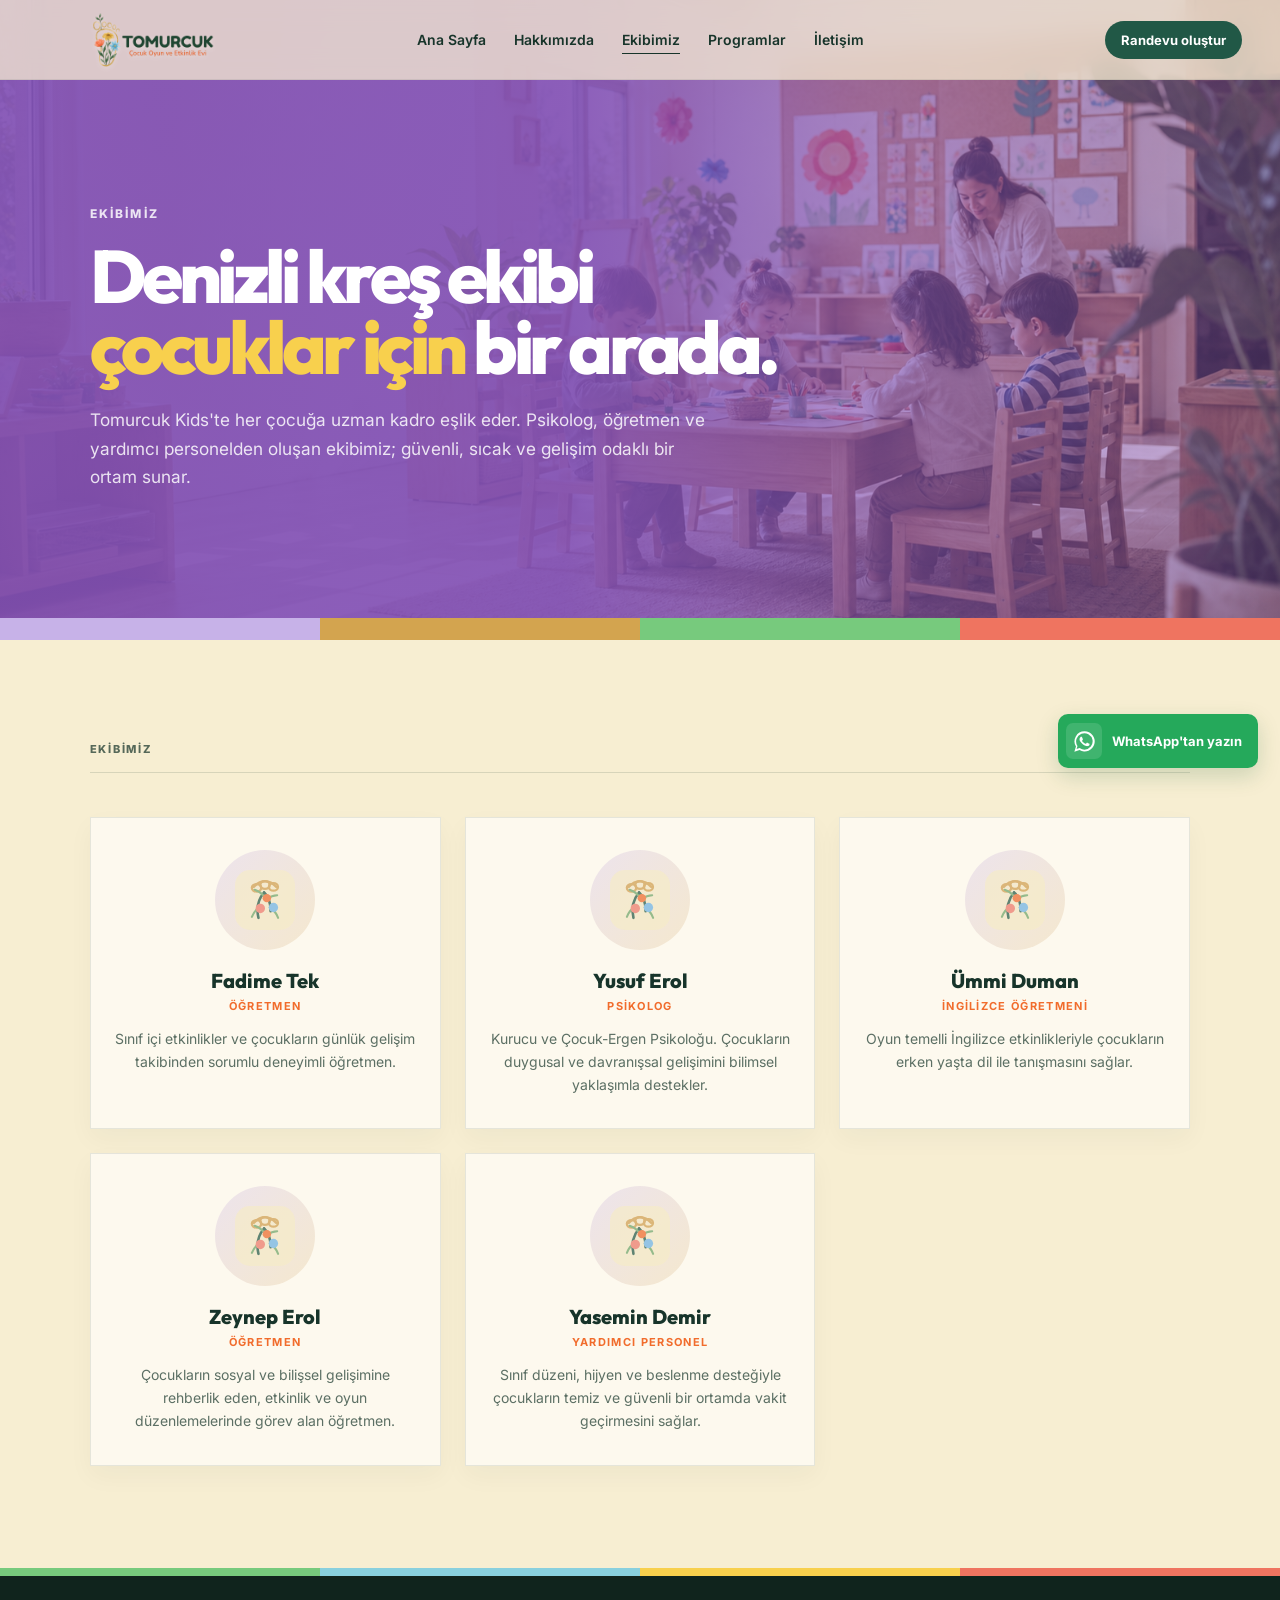
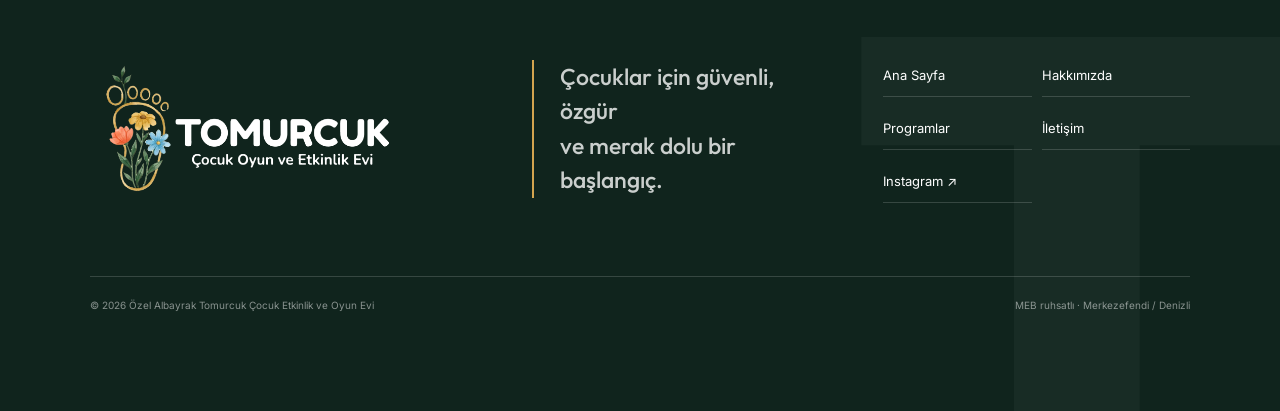
==== commit d1cb94c9: "Preloader yenileme, Yusuf Erol biyografi, program güncelleme, ekibimiz sayfası - Preloader: amblem g" ====
--- a/ekibimiz.html
+++ b/ekibimiz.html
@@ -19,7 +19,7 @@
   <link rel="stylesheet" href="css/style.css">
 </head>
 <body data-page="team">
-  <div class="preloader" id="preloader"><div class="preloader-card"><img src="assets/logo-yatay.png" alt="Tomurcuk Kids"><div class="preloader-bar"><span></span></div></div></div>
+  <div class="preloader" id="preloader"><div class="preloader-card"><img class="preloader-logo" src="amblem.png" alt="Tomurcuk Kids"><div class="preloader-bar"><span></span></div><span class="preloader-label">Tomurcuk Kids</span></div></div>
 
   <header class="site-header" id="header">
     <a class="brand" href="index.html"><img src="assets/logo-yatay.png" alt="Tomurcuk Kids"></a>
--- a/css/style.css
+++ b/css/style.css
@@ -27,14 +27,15 @@
 .skip-link { position: fixed; z-index: 9999; top: 8px; left: 8px; padding: 10px 14px; background: var(--white); transform: translateY(-150%); }
 .skip-link:focus { transform: translateY(0); }
 
-.preloader { position: fixed; inset: 0; z-index: 9998; display: grid; place-items: center; background: linear-gradient(135deg, rgba(247,238,210,.98), rgba(255,250,240,.98)); transition: opacity .45s ease, visibility .45s ease; overflow: hidden; }
-.preloader::before { content: ""; position: absolute; width: 42vw; max-width: 520px; aspect-ratio: 1; border: 2px dashed rgba(110,168,106,.42); border-radius: 38% 62% 48% 52%; animation: preloader-spin 8s linear infinite; }
-.preloader::after { content: ""; position: absolute; inset: 10%; background: repeating-linear-gradient(115deg, transparent 0 34px, rgba(211,164,79,.09) 35px 36px, transparent 37px 68px); opacity: .85; animation: preloader-drift 5s ease-in-out infinite alternate; }
+.preloader { position: fixed; inset: 0; z-index: 9998; display: grid; place-items: center; background: linear-gradient(135deg, #f7eed2, #fffaf0); transition: opacity .5s ease, visibility .5s ease; }
+.preloader::before { content: ""; position: absolute; width: 36vw; max-width: 460px; aspect-ratio: 1; border: 2px dashed rgba(110,168,106,.35); border-radius: 38% 62% 48% 52%; animation: preloader-spin 10s linear infinite; }
+.preloader::after { content: ""; position: absolute; width: 30vw; max-width: 380px; aspect-ratio: 1; border: 2px dashed rgba(211,164,79,.3); border-radius: 42% 58% 52% 48%; animation: preloader-spin 8s linear infinite reverse; }
 .preloader.hidden { opacity: 0; visibility: hidden; pointer-events: none; }
-.preloader-card { position: relative; z-index: 1; display: grid; place-items: center; gap: 18px; padding: 30px 34px; text-align: center; animation: preloader-float 1.9s ease-in-out infinite; }
-.preloader-card img { width: 280px; max-width: 74vw; height: auto; filter: drop-shadow(0 18px 28px rgba(23,52,42,.14)); }
-.preloader-bar { width: 150px; height: 3px; border-radius: 999px; overflow: hidden; background: rgba(23,52,42,.12); }
-.preloader-bar span { display: block; width: 40%; height: 100%; border-radius: inherit; background: linear-gradient(90deg, var(--leaf), var(--gold), var(--orange)); animation: loadbar 1.3s ease-in-out infinite; }
+.preloader-card { position: relative; z-index: 1; display: grid; place-items: center; gap: 16px; text-align: center; }
+.preloader-logo { width: 160px; height: 160px; border-radius: 50%; object-fit: cover; animation: preloader-glow 2.2s ease-in-out infinite; box-shadow: 0 0 40px rgba(241,108,44,.2); }
+.preloader-bar { width: 170px; height: 4px; border-radius: 999px; overflow: hidden; background: rgba(23,52,42,.1); margin-top: 6px; }
+.preloader-bar span { display: block; width: 38%; height: 100%; border-radius: inherit; background: linear-gradient(90deg, var(--orange), var(--gold), var(--leaf)); animation: loadbar 1.2s ease-in-out infinite; }
+.preloader-label { font: 600 12px var(--sans); letter-spacing: .18em; text-transform: uppercase; color: rgba(23,52,42,.5); animation: preloader-pulse 1.6s ease-in-out infinite; }
 
 .site-header { height: 80px; padding: 0 3vw; position: fixed; inset: 0 0 auto; z-index: 100; display: grid; grid-template-columns: 1fr auto 1fr; align-items: center; color: var(--ink); background: rgba(247, 238, 210, .75); backdrop-filter: blur(14px); border-bottom: 1px solid rgba(23,52,42,.08); }
 body[data-page="home"] .site-header { color: var(--ink); background: rgba(247,238,210,.9); border-bottom-color: rgba(23,52,42,.1); }
@@ -67,6 +68,21 @@
 body[data-page="about"] .principles div:nth-child(1) { background: rgba(241,108,44,.22); }
 body[data-page="about"] .principles div:nth-child(2) { background: rgba(239,123,106,.24); }
 body[data-page="about"] .principles div:nth-child(3) { background: rgba(248,208,77,.26); }
+body[data-page="team"] .page-hero { min-height: 640px; display: flex; align-items: center; color: white; background: #b08ad8; }
+body[data-page="team"] .page-hero::before { z-index: -2; background: linear-gradient(90deg, rgba(130,80,180,.92) 0 44%, rgba(130,80,180,.64) 68%, rgba(130,80,180,.42)), url("../assets/tomurcuk-hero.png") 72% center/cover no-repeat; }
+body[data-page="team"] .page-hero::after { z-index: -1; inset: auto 0 0; height: 22px; transform: none; opacity: 1; background: linear-gradient(90deg, #c7b2e8 0 25%, #d3a44f 25% 50%, #77ca7d 50% 75%, #ef7460 75%); }
+body[data-page="team"] .page-title-wrap { max-width: 920px; }
+body[data-page="team"] .page-title .accent { color: #f8d04d; }
+body[data-page="team"] .page-hero .eyebrow,
+body[data-page="team"] .page-hero .hero-lead { color: rgba(255,255,255,.84); }
+body[data-page="team"] main > .section:first-of-type { background: linear-gradient(125deg, rgba(199,178,232,.22), transparent 38%), var(--paper); }
+.team-grid { display: grid; grid-template-columns: repeat(3, 1fr); gap: 24px; margin-top: 44px; }
+.team-card { padding: 32px 24px; text-align: center; background: rgba(255,253,247,.76); border: 1px solid rgba(23,52,42,.1); box-shadow: 0 10px 24px rgba(23,52,42,.04); }
+.team-avatar { width: 100px; height: 100px; margin: 0 auto 18px; display: grid; place-items: center; border-radius: 50%; background: linear-gradient(135deg, rgba(199,178,232,.3), rgba(211,164,79,.2)); overflow: hidden; }
+.team-avatar img { width: 60px; height: 60px; object-fit: contain; opacity: .7; }
+.team-card h3 { margin: 0; font: 800 20px var(--display); }
+.team-card small { display: block; margin: 6px 0 14px; font-size: 11px; letter-spacing: .12em; text-transform: uppercase; color: var(--orange); font-weight: 700; }
+.team-card p { margin: 0; color: rgba(23,52,42,.7); font-size: 14px; line-height: 1.65; }
 .hero-grid { display: grid; grid-template-columns: 1.05fr .95fr; gap: 6vw; align-items: center; }
 .page-title-wrap { position: relative; z-index: 1; }
 body[data-page="home"] .hero-grid { position: static; z-index: 2; display: block; width: min(780px, 88vw); }
@@ -132,10 +148,31 @@
 .info-card h3 { margin: 0 0 10px; font: 800 21px var(--display); }
 .info-card p { margin: 0; color: rgba(23,52,42,.72); line-height: 1.7; font-size: 14px; }
 
+.section-why { background: rgba(255,253,247,.5); }
+.why-cards { display: grid; grid-template-columns: repeat(3, 1fr); gap: 18px; margin-top: 44px; }
+.why-card { padding: 28px 24px; background: rgba(255,253,247,.78); border: 1px solid rgba(23,52,42,.1); box-shadow: 0 10px 24px rgba(23,52,42,.04); border-radius: 4px; }
+.why-icon { font-size: 32px; margin-bottom: 14px; color: var(--orange); }
+.why-card h3 { margin: 0 0 10px; font: 800 19px var(--display); }
+.why-card p { margin: 0; color: rgba(23,52,42,.7); line-height: 1.65; font-size: 14px; }
+
+.psikolog-detay { display: grid; grid-template-columns: 1fr 1fr; gap: 6vw; margin-top: 44px; align-items: start; }
+.psikolog-bio h3 { font: 800 28px var(--display); margin: 0 0 6px; }
+.psikolog-bio .psikolog-unvan { color: var(--orange); font-weight: 700; font-size: 13px; letter-spacing: .08em; text-transform: uppercase; margin: 0 0 18px; }
+.psikolog-bio > p { line-height: 1.8; color: rgba(23,52,42,.76); font-size: 15px; }
+.psikolog-list { margin: 22px 0 0; padding: 0; list-style: none; }
+.psikolog-list li { padding: 10px 0; border-bottom: 1px solid rgba(23,52,42,.08); font-size: 14px; display: flex; gap: 10px; align-items: baseline; }
+.psikolog-list li::before { content: "—"; color: var(--orange); font-weight: 700; }
+.psikolog-bio blockquote { margin: 28px 0 0; padding: 24px; background: rgba(255,253,247,.7); border-left: 4px solid var(--orange); font-size: 16px; line-height: 1.7; color: rgba(23,52,42,.78); border-radius: 0 4px 4px 0; font-style: italic; }
+.psikolog-klinik { display: grid; gap: 14px; }
+.psikolog-klinik > div { padding: 20px; background: rgba(255,253,247,.7); border: 1px solid rgba(23,52,42,.1); border-radius: 4px; }
+.psikolog-klinik h4 { margin: 0 0 10px; font: 700 16px var(--display); color: var(--forest); }
+.psikolog-klinik p { margin: 0; font-size: 13px; line-height: 1.6; color: rgba(23,52,42,.7); }
+
 .programs { background: rgba(255,253,247,.58); }
 .program-heading { display: grid; grid-template-columns: 1fr .8fr; align-items: end; gap: 12vw; margin: 64px 0 72px; }
 .program-heading h2 { margin: 0; font: 800 clamp(48px, 5.4vw, 92px)/.95 var(--display); letter-spacing: -.06em; }
 .program-heading p { max-width: 520px; margin: 0; font-size: 18px; line-height: 1.7; color: rgba(23,52,42,.72); }
+.word-green { color: #77ca7d; }.word-sky { color: #6eb6e8; }.word-gold { color: #d3a44f; }.word-coral { color: #ef7b6a; }
 .program-list { border-top: 1px solid rgba(23,52,42,.14); }
 .program-row { position: relative; min-height: 190px; display: grid; grid-template-columns: 54px 1.1fr 1fr 190px 48px; gap: 30px; align-items: center; border-bottom: 1px solid rgba(23,52,42,.14); }
 .program-row::before { content: ""; position: absolute; inset: 0; opacity: 0; transform: scaleY(0); transform-origin: bottom; transition: opacity .3s, transform .35s; }
@@ -152,6 +189,9 @@
 .program-meta strong { font-size: 14px; }.program-meta span { margin-top: 8px; font-size: 11px; color: rgba(23,52,42,.52); }
 .round-link { width: 46px; height: 46px; display: grid; place-items: center; border: 1px solid currentColor; border-radius: 50%; font-size: 18px; }
 .program-row:hover .round-link { background: var(--ink); color: white; border-color: var(--ink); }
+.program-note { margin-top: 40px; padding: 24px; background: rgba(255,253,247,.7); border: 1px solid var(--line); border-radius: 4px; display: grid; grid-template-columns: 1fr 1fr 1fr; gap: 20px; }
+.program-note p { margin: 0; font-size: 13px; line-height: 1.6; color: rgba(23,52,42,.7); }
+.program-note strong { color: var(--ink); }
 
 .founder { position: relative; min-height: 700px; display: grid; grid-template-columns: 1.4fr .6fr; align-items: center; gap: 10vw; color: white; background: linear-gradient(135deg, var(--forest), #1b4739); overflow: hidden; }
 .founder-mark { position: absolute; left: 1vw; top: -170px; font: 700 570px/.9 Georgia, serif; color: rgba(255,255,255,.09); }
@@ -211,8 +251,8 @@
 
 @keyframes loadbar { 0% { transform: translateX(-110%); } 100% { transform: translateX(260%); } }
 @keyframes preloader-spin { to { transform: rotate(360deg); } }
-@keyframes preloader-drift { to { transform: translateY(16px); } }
-@keyframes preloader-float { 0%,100% { transform: translateY(0) scale(1); } 50% { transform: translateY(-8px) scale(1.015); } }
+@keyframes preloader-glow { 0%,100% { box-shadow: 0 0 30px rgba(241,108,44,.18); transform: scale(1); } 50% { box-shadow: 0 0 60px rgba(241,108,44,.32), 0 0 100px rgba(211,164,79,.14); transform: scale(1.03); } }
+@keyframes preloader-pulse { 0%,100% { opacity: .5; } 50% { opacity: 1; } }
 @keyframes marquee { to { transform: translateX(-50%); } }
 @keyframes whatsapp-pulse { 0% { transform: scale(.8); opacity: .8; } 75%,100% { transform: scale(2.2); opacity: 0; } }
 
@@ -261,13 +301,17 @@
   .details { grid-template-columns: 1fr; }.details > div { min-height: auto; padding: 36px 20px; border-right: 0; border-bottom: 1px solid var(--line); }.details span { margin-bottom: 18px; }
   footer { padding: 58px 20px 120px; }.footer-main { grid-template-columns: 1fr; gap: 28px; }.footer-links { grid-column: auto; grid-template-columns: 1fr; }.footer-bottom { flex-direction: column; gap: 8px; line-height: 1.5; }
   .floating-whatsapp, body:not(.page-scrolled) .floating-whatsapp { right: 14px; bottom: 82px; min-height: 46px; padding: 6px 11px 6px 7px; border-radius: 8px; opacity: 1; pointer-events: auto; transform: none; background: #25a95b; box-shadow: 0 7px 18px rgba(12,89,47,.18); }.whatsapp-icon { width: 32px; height: 32px; }.whatsapp-icon img { width: 23px; height: 23px; }.whatsapp-label { display: block; }.whatsapp-label small { display: none; }.whatsapp-label strong { font-size: 11px; line-height: 1.15; }
-  .bottom-nav { position: fixed; inset: auto 0 0; z-index: 115; display: grid; grid-template-columns: repeat(4, 1fr); gap: 0; padding: 0 8px env(safe-area-inset-bottom); background: rgba(255,253,247,.97); border-top: 1px solid rgba(23,52,42,.12); border-radius: 0; backdrop-filter: blur(16px); box-shadow: 0 -8px 24px rgba(23,52,42,.08); }
+  .bottom-nav { position: fixed; inset: auto 0 0; z-index: 115; display: grid; grid-template-columns: repeat(5, 1fr); gap: 0; padding: 0 8px env(safe-area-inset-bottom); background: rgba(255,253,247,.97); border-top: 1px solid rgba(23,52,42,.12); border-radius: 0; backdrop-filter: blur(16px); box-shadow: 0 -8px 24px rgba(23,52,42,.08); }
   .bottom-nav a { position: relative; min-height: 62px; padding: 6px 3px; display: grid; place-items: center; text-align: center; font-size: 10px; line-height: 1.1; font-weight: 700; color: rgba(23,52,42,.62); background: transparent; border-radius: 0; }
   .bottom-nav a::before { content: ""; position: absolute; top: 0; left: 18%; right: 18%; height: 3px; background: transparent; }
   .bottom-nav a.active { color: var(--forest); background: transparent; transform: none; box-shadow: none; }
   .bottom-nav a.active::before { background: var(--forest); }
   .bottom-nav a[data-nav="home"].active::before { background: #77ca7d; }.bottom-nav a[data-nav="about"].active::before { background: #f16c2c; }.bottom-nav a[data-nav="team"].active::before { background: #c7b2e8; }.bottom-nav a[data-nav="programs"].active::before { background: #d3a44f; }.bottom-nav a[data-nav="contact"].active::before { background: #ef7460; }
   body { padding-bottom: 72px; }
+	  .why-cards { grid-template-columns: 1fr; }
+	  .psikolog-detay { grid-template-columns: 1fr; }
+	  .team-grid { grid-template-columns: 1fr; }
+	  .program-note { grid-template-columns: 1fr; }
 }
 
 @media (prefers-reduced-motion: reduce) { html { scroll-behavior: auto; } *,*::before,*::after { animation-duration: .01ms !important; animation-iteration-count: 1 !important; transition-duration: .01ms !important; } }
